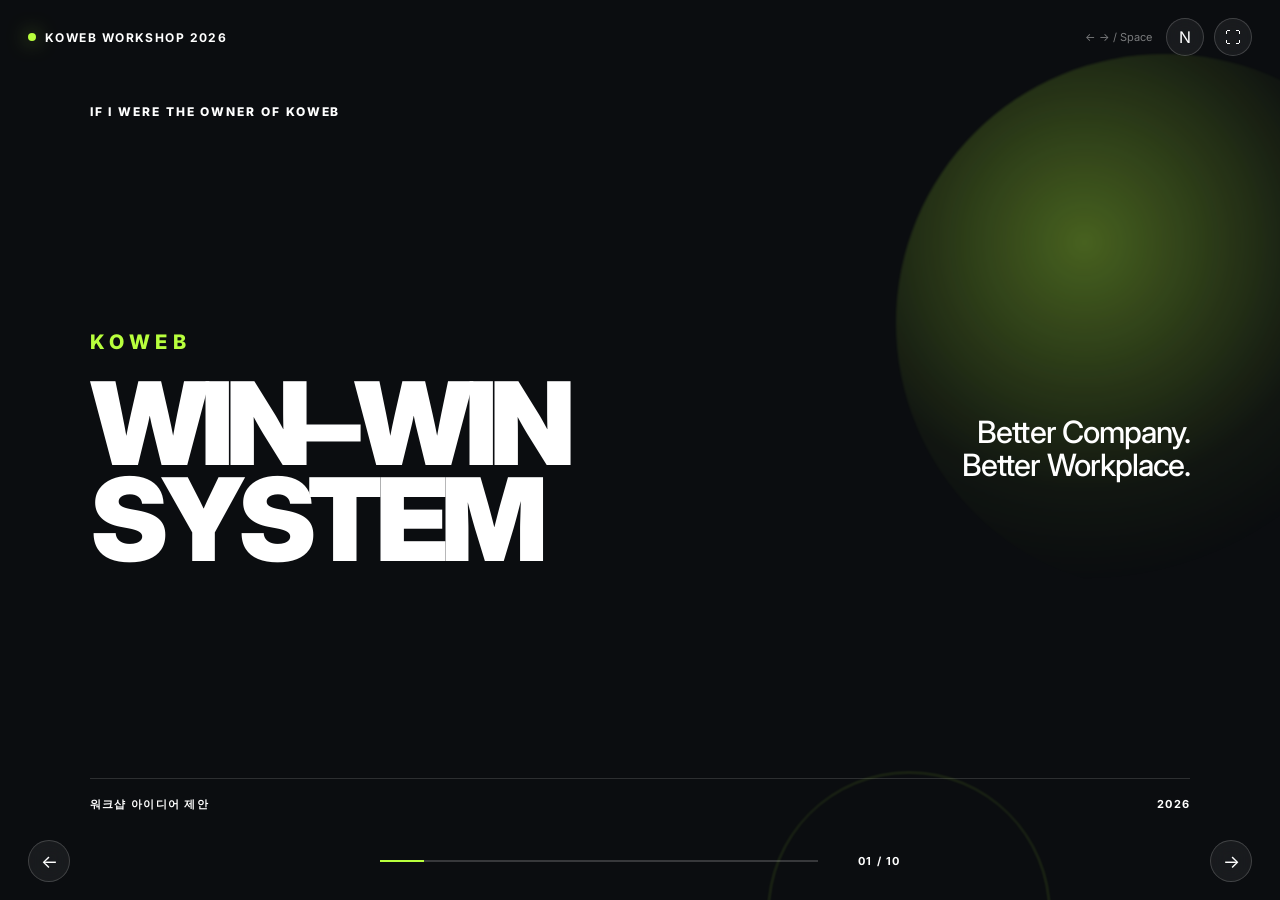
==== index.html @ 747cedf1 "Add files via upload" ====
<!doctype html>
<html lang="id">
<head>
  <meta charset="utf-8" />
  <meta name="viewport" content="width=device-width, initial-scale=1" />
  <meta name="theme-color" content="#0b0d10" />
  <title>KOWEB Win-Win System</title>
  <link rel="stylesheet" href="css/style.css" />
</head>
<body>
  <div class="app">
    <header class="topbar">
      <div class="brand"><span class="brand-dot"></span>KOWEB WORKSHOP 2026</div>
      <div class="topbar-right">
        <span class="hint">← → / Space</span>
        <button class="icon-btn" id="notesBtn" aria-label="Toggle speaker notes">N</button>
        <button class="icon-btn" id="fullscreenBtn" aria-label="Fullscreen">⛶</button>
      </div>
    </header>

    <main class="deck" id="deck" aria-live="polite">

      <!-- 01 COVER -->
      <section class="slide is-active theme-dark" data-title="Cover">
        <div class="slide-inner cover-grid">
          <div class="eyebrow reveal">IF I WERE THE OWNER OF KOWEB</div>
          <div class="cover-title-wrap">
            <div class="kicker reveal delay-1">KOWEB</div>
            <h1 class="display reveal delay-2">WIN–WIN<br>SYSTEM</h1>
          </div>
          <p class="lead reveal delay-3">
            Better Company.<br>
            Better Workplace.
          </p>
          <div class="cover-footer reveal delay-4">
            <span>워크샵 아이디어 제안</span>
            <span>2026</span>
          </div>
          <div class="orb orb-a"></div>
          <div class="orb orb-b"></div>
        </div>
      </section>

      <!-- 02 PRINCIPLE -->
      <section class="slide theme-light" data-title="Principle">
        <div class="slide-inner split-layout">
          <div class="left-block">
            <span class="slide-no reveal">01</span>
            <p class="eyebrow dark reveal delay-1">THE PRINCIPLE</p>
            <h2 class="headline reveal delay-2">
              Perusahaan tumbuh.<br>
              Karyawan juga harus ikut tumbuh.
            </h2>
          </div>
          <div class="right-block">
            <div class="quote-card reveal delay-3">
              <p>
                “Saya tidak ingin membuat KOWEB yang hanya bagus untuk client,
                atau hanya nyaman untuk karyawan.”
              </p>
              <div class="quote-rule"></div>
              <strong>
                Saya ingin sistem di mana pertumbuhan perusahaan
                dan kualitas hidup kerja bisa jalan bareng.
              </strong>
            </div>
          </div>
        </div>
      </section>

      <!-- 03 PILLARS -->
      <section class="slide theme-ink" data-title="4 Pillars">
        <div class="slide-inner">
          <div class="section-head">
            <div>
              <span class="slide-no reveal">02</span>
              <p class="eyebrow reveal delay-1">THE SYSTEM</p>
            </div>
            <p class="section-caption reveal delay-2">4 area perubahan yang saling mendukung</p>
          </div>
          <div class="pillars">
            <article class="pillar reveal delay-1">
              <span>01</span>
              <h3>WORK<br>BETTER</h3>
              <p>Hybrid work<br>Focus time</p>
            </article>
            <article class="pillar reveal delay-2">
              <span>02</span>
              <h3>WORK<br>FAIR</h3>
              <p>Overtime system<br>Project reward</p>
            </article>
            <article class="pillar reveal delay-3">
              <span>03</span>
              <h3>GROW<br>BETTER</h3>
              <p>Career path<br>Growth hours</p>
            </article>
            <article class="pillar reveal delay-4">
              <span>04</span>
              <h3>WORK<br>SMARTER</h3>
              <p>Reusable system<br>Employee ideas</p>
            </article>
          </div>
        </div>
      </section>

      <!-- 04 WORK BETTER -->
      <section class="slide theme-light" data-title="Work Better">
        <div class="slide-inner">
          <div class="section-head dark-head">
            <div>
              <span class="slide-no reveal">03</span>
              <p class="eyebrow dark reveal delay-1">WORK BETTER</p>
            </div>
            <div class="big-stat reveal delay-2"><b>1</b><span>DAY / WEEK</span></div>
          </div>

          <div class="two-col">
            <div class="feature-copy reveal delay-2">
              <h2>Hybrid work<br>yang terukur.</h2>
              <p>
                Mulai dari 1 hari WFH per minggu selama 3 bulan.
                Berlaku jika project aman, tidak ada meeting penting,
                dan komunikasi tetap aktif.
              </p>
              <div class="micro-rule"></div>
              <h4>+ Focus Time</h4>
              <p class="small">2 jam tanpa meeting internal untuk pekerjaan yang butuh konsentrasi.</p>
            </div>

            <div class="benefit-stack">
              <div class="benefit-card employee reveal delay-3">
                <span class="tag">EMPLOYEE</span>
                <h3>Less commute.<br>More focus.</h3>
                <p>Hemat waktu, energi, ongkos, dan punya ruang untuk deep work.</p>
              </div>
              <div class="benefit-card company reveal delay-4">
                <span class="tag">COMPANY</span>
                <h3>Better retention.<br>Better output.</h3>
                <p>Benefit tambahan tanpa menambah fixed cost besar.</p>
              </div>
            </div>
          </div>
        </div>
      </section>

      <!-- 05 WORK FAIR -->
      <section class="slide theme-accent" data-title="Work Fair">
        <div class="slide-inner">
          <div class="section-head">
            <div>
              <span class="slide-no reveal">04</span>
              <p class="eyebrow reveal delay-1">WORK FAIR</p>
            </div>
            <p class="section-caption reveal delay-2">Urgent boleh. Dianggap normal jangan.</p>
          </div>

          <div class="fair-grid">
            <div class="fair-main reveal delay-2">
              <h2>Healthy<br>Overtime System</h2>
              <p>Lembur karena urgent client, launch, atau technical issue tetap mungkin terjadi.</p>
              <div class="chips">
                <span>Overtime allowance</span>
                <span>Replacement leave</span>
                <span>Late arrival option</span>
                <span>Meal / transport</span>
              </div>
            </div>

            <div class="reward-panel reveal delay-3">
              <div class="reward-badge">+ REWARD</div>
              <h3>Project selesai,<br>tim ikut merasakan hasilnya.</h3>
              <p>
                Jika project on-time, client approve, tidak ada major issue,
                dan margin sehat: beri reward kecil atau additional leave.
              </p>
            </div>
          </div>

          <div class="bottom-insight reveal delay-4">
            <span>WHY IT MATTERS</span>
            <strong>Fairness meningkatkan ownership.</strong>
            <p>Kalau effort tambahan diakui, orang lebih willing bantu ketika benar-benar urgent.</p>
          </div>
        </div>
      </section>

      <!-- 06 GROW BETTER -->
      <section class="slide theme-light" data-title="Grow Better">
        <div class="slide-inner">
          <div class="section-head dark-head">
            <div>
              <span class="slide-no reveal">05</span>
              <p class="eyebrow dark reveal delay-1">GROW BETTER</p>
            </div>
            <p class="section-caption dark reveal delay-2">Bukan cuma “minta naik gaji” — tapi tahu cara layak naik.</p>
          </div>

          <div class="career-grid">
            <div class="career-path reveal delay-2">
              <div class="path-line"></div>
              <div class="career-node">
                <span>01</span><h4>JUNIOR</h4><p>Task + guidance</p>
              </div>
              <div class="career-node">
                <span>02</span><h4>MIDDLE</h4><p>Independent project</p>
              </div>
              <div class="career-node">
                <span>03</span><h4>SENIOR</h4><p>Complex problem + mentoring</p>
              </div>
              <div class="career-node">
                <span>04</span><h4>LEAD</h4><p>Quality + coordination</p>
              </div>
            </div>

            <div class="career-side">
              <div class="metric-box reveal delay-3">
                <b>6–12</b>
                <span>MONTH REVIEW</span>
                <p>Evaluasi periodik dengan kriteria yang jelas.</p>
              </div>
              <div class="metric-box reveal delay-4">
                <b>4</b>
                <span>HOURS / MONTH</span>
                <p>Growth Hours untuk AI, Figma, React, motion, SEO, accessibility, dll.</p>
              </div>
            </div>
          </div>
        </div>
      </section>

      <!-- 07 WORK SMARTER -->
      <section class="slide theme-ink" data-title="Work Smarter">
        <div class="slide-inner">
          <div class="section-head">
            <div>
              <span class="slide-no reveal">06</span>
              <p class="eyebrow reveal delay-1">WORK SMARTER</p>
            </div>
            <p class="section-caption reveal delay-2">Kurangi kerja repetitif. Simpan pengalaman jadi aset.</p>
          </div>

          <div class="smart-grid">
            <div class="code-card reveal delay-2">
              <div class="code-top">
                <span></span><span></span><span></span>
                <em>KOWEB UI LIBRARY</em>
              </div>
              <div class="code-lines">
                <p><i>01</i> Header / Navigation</p>
                <p><i>02</i> Swiper / Tabs / Modal</p>
                <p><i>03</i> Board / Gallery / Form</p>
                <p><i>04</i> Animation / Responsive Pattern</p>
              </div>
              <div class="code-note">reuse structure & logic — not copy design</div>
            </div>

            <div class="idea-card reveal delay-3">
              <span class="idea-label">MONTHLY IDEA</span>
              <h3>Problem → Idea → Impact</h3>
              <p>
                Semua orang boleh submit improvement kecil.
                Manajemen pilih 1 yang paling realistis untuk diuji tiap bulan.
              </p>
              <div class="idea-footer">
                <span>Owner knows the business.</span>
                <strong>Employees know the workflow.</strong>
              </div>
            </div>
          </div>
        </div>
      </section>

      <!-- 08 PILOT -->
      <section class="slide theme-light" data-title="Pilot">
        <div class="slide-inner">
          <div class="section-head dark-head">
            <div>
              <span class="slide-no reveal">07</span>
              <p class="eyebrow dark reveal delay-1">IMPLEMENTATION</p>
            </div>
            <div class="pilot-title reveal delay-2">3-MONTH PILOT</div>
          </div>

          <div class="timeline">
            <article class="timeline-item reveal delay-1">
              <div class="month">M1</div>
              <h3>WORK BETTER</h3>
              <p>WFH 1 hari/minggu<br>+ Focus Time</p>
            </article>
            <article class="timeline-item reveal delay-2">
              <div class="month">M2</div>
              <h3>GROW BETTER</h3>
              <p>Career framework<br>+ Growth Hours</p>
            </article>
            <article class="timeline-item reveal delay-3">
              <div class="month">M3</div>
              <h3>WORK FAIR + SMARTER</h3>
              <p>Reward pilot<br>+ UI library + idea system</p>
            </article>
          </div>

          <div class="pilot-footer reveal delay-4">
            <span>Low cost</span>
            <span>Small scope</span>
            <span>Easy to evaluate</span>
            <strong>If it works → continue. If not → adjust.</strong>
          </div>
        </div>
      </section>

      <!-- 09 SCORECARD -->
      <section class="slide theme-soft" data-title="Scorecard">
        <div class="slide-inner">
          <div class="section-head dark-head">
            <div>
              <span class="slide-no reveal">08</span>
              <p class="eyebrow dark reveal delay-1">HOW WE MEASURE IT</p>
            </div>
            <p class="section-caption dark reveal delay-2">Bukan berdasarkan feeling. Pakai data sederhana.</p>
          </div>

          <div class="score-grid">
            <div class="score-col reveal delay-2">
              <span class="score-title">COMPANY</span>
              <div class="score-row"><b>01</b><p>Project delivery</p></div>
              <div class="score-row"><b>02</b><p>Revision rate</p></div>
              <div class="score-row"><b>03</b><p>Client complaints</p></div>
              <div class="score-row"><b>04</b><p>Productivity / quality</p></div>
            </div>
            <div class="score-center reveal delay-3">
              <div class="win-ring">
                <span>WIN</span>
                <strong>↔</strong>
                <span>WIN</span>
              </div>
            </div>
            <div class="score-col reveal delay-4">
              <span class="score-title">EMPLOYEE</span>
              <div class="score-row"><b>01</b><p>Overtime frequency</p></div>
              <div class="score-row"><b>02</b><p>Workload clarity</p></div>
              <div class="score-row"><b>03</b><p>Skill growth</p></div>
              <div class="score-row"><b>04</b><p>Work satisfaction</p></div>
            </div>
          </div>
        </div>
      </section>

      <!-- 10 CLOSING -->
      <section class="slide theme-dark" data-title="Closing">
        <div class="slide-inner closing-layout">
          <p class="eyebrow reveal">THE KOWEB I WANT TO BUILD</p>
          <h2 class="closing-title reveal delay-1">
            BETTER<br>
            <span>COMPANY.</span>
          </h2>
          <h2 class="closing-title second reveal delay-2">
            BETTER<br>
            <span>PEOPLE.</span>
          </h2>
          <p class="closing-copy reveal delay-3">
            회사가 성장하면 직원도 성장하고,<br>
            직원이 성장하면 회사도 성장합니다.
          </p>
          <div class="closing-footer reveal delay-4">
            <strong>BETTER KOWEB.</strong>
            <span>감사합니다.</span>
          </div>
          <div class="closing-line"></div>
        </div>
      </section>

    </main>

    <aside class="speaker-notes" id="speakerNotes">
      <div class="notes-head">
        <strong>Speaker Notes</strong>
        <span>Press N to close</span>
      </div>
      <div id="notesText"></div>
    </aside>

    <footer class="controls">
      <button id="prevBtn" aria-label="Previous slide">←</button>
      <div class="progress-wrap">
        <div class="progress"><span id="progressBar"></span></div>
        <div class="slide-counter"><span id="currentSlide">01</span> / <span id="totalSlides">10</span></div>
      </div>
      <button id="nextBtn" aria-label="Next slide">→</button>
    </footer>
  </div>

  <script src="js/presentation.js"></script>
</body>
</html>
---- css/style.css ----
@import url('https://fonts.googleapis.com/css2?family=Inter:wght@400;500;600;700;800;900&display=swap');

:root{
  --bg:#0b0d10;
  --ink:#0e1013;
  --paper:#f4f1ea;
  --soft:#e9e7df;
  --white:#fff;
  --muted:#999f9b;
  --lime:#b8ff3d;
  --line:rgba(255,255,255,.14);
  --darkline:rgba(14,16,19,.15);
  --ease:cubic-bezier(.2,.8,.2,1);
}
*{box-sizing:border-box}
html,body{margin:0;width:100%;height:100%;overflow:hidden;background:#050607;color:#fff;font-family:Inter,Pretendard,Arial,sans-serif}
button{font:inherit}
.app{width:100vw;height:100vh;position:relative;overflow:hidden;background:var(--bg)}
.topbar,.controls{position:fixed;left:0;right:0;z-index:50;display:flex;align-items:center;justify-content:space-between;padding:18px 28px;pointer-events:none}
.topbar{top:0}
.controls{bottom:0}
.brand,.topbar-right,.controls>*{pointer-events:auto}
.brand{font-size:12px;font-weight:700;letter-spacing:.12em;display:flex;align-items:center;gap:9px}
.brand-dot{width:8px;height:8px;border-radius:50%;background:var(--lime);box-shadow:0 0 20px rgba(184,255,61,.7)}
.topbar-right{display:flex;gap:10px;align-items:center}
.hint{font-size:11px;opacity:.45;margin-right:4px}
.icon-btn,.controls button{border:1px solid rgba(255,255,255,.18);background:rgba(255,255,255,.06);color:#fff;border-radius:999px;width:38px;height:38px;cursor:pointer;backdrop-filter:blur(12px);transition:.25s}
.icon-btn:hover,.controls button:hover{background:rgba(255,255,255,.14)}
.controls button{width:42px;height:42px;font-size:18px}
.progress-wrap{width:min(520px,58vw);display:flex;align-items:center;gap:18px}
.progress{height:2px;background:rgba(255,255,255,.18);flex:1;overflow:hidden}
.progress span{display:block;width:10%;height:100%;background:var(--lime);transition:width .45s var(--ease)}
.slide-counter{font-size:11px;font-weight:700;letter-spacing:.1em;min-width:64px;text-align:right}

.deck{width:100%;height:100%;position:relative}
.slide{position:absolute;inset:0;display:none;overflow:hidden}
.slide.is-active{display:block}
.slide-inner{width:100%;height:100%;padding:104px 7vw 88px;position:relative}
.theme-dark,.theme-ink{background:#0b0d10;color:#fff}
.theme-light{background:var(--paper);color:var(--ink)}
.theme-soft{background:var(--soft);color:var(--ink)}
.theme-accent{background:var(--lime);color:#0b0d10}

.eyebrow{font-size:12px;font-weight:800;letter-spacing:.16em;text-transform:uppercase}
.eyebrow.dark{color:rgba(14,16,19,.6)}
.slide-no{display:inline-block;font-size:11px;font-weight:800;border:1px solid currentColor;border-radius:999px;padding:7px 10px;opacity:.65;margin-bottom:16px}
.display{font-size:clamp(70px,9vw,150px);line-height:.83;letter-spacing:-.065em;margin:0;font-weight:900}
.headline{font-size:clamp(42px,5.2vw,86px);line-height:.98;letter-spacing:-.05em;margin:0;font-weight:800}
.lead{font-size:clamp(24px,2.4vw,42px);line-height:1.05;font-weight:500;letter-spacing:-.03em;margin:0}

.cover-grid{display:grid;grid-template-columns:1.2fr .8fr;grid-template-rows:auto 1fr auto;gap:20px}
.cover-grid>.eyebrow{grid-column:1/3}
.cover-title-wrap{align-self:center;z-index:2}
.kicker{font-size:20px;font-weight:800;letter-spacing:.28em;color:var(--lime);margin-bottom:22px}
.cover-grid .lead{align-self:center;justify-self:end;text-align:right;z-index:2}
.cover-footer{grid-column:1/3;display:flex;justify-content:space-between;font-size:11px;font-weight:700;letter-spacing:.12em;opacity:.55;border-top:1px solid var(--line);padding-top:18px}
.orb{position:absolute;border-radius:50%;filter:blur(1px)}
.orb-a{width:42vw;height:42vw;right:-12vw;top:6vh;background:radial-gradient(circle at 35% 35%,rgba(184,255,61,.5),rgba(184,255,61,.06) 50%,transparent 70%);opacity:.7}
.orb-b{width:22vw;height:22vw;right:18vw;bottom:-12vw;border:1px solid rgba(184,255,61,.25)}

.split-layout{display:grid;grid-template-columns:1.05fr .95fr;gap:8vw;align-items:center}
.left-block,.right-block{z-index:2}
.quote-card{border-top:1px solid var(--darkline);border-bottom:1px solid var(--darkline);padding:36px 0}
.quote-card p{font-size:clamp(20px,2vw,34px);line-height:1.35;letter-spacing:-.03em;margin:0 0 34px;color:rgba(14,16,19,.55)}
.quote-card strong{font-size:clamp(20px,2vw,34px);line-height:1.35;display:block;letter-spacing:-.03em}
.quote-rule{width:56px;height:4px;background:var(--ink);margin-bottom:34px}

.section-head{display:flex;justify-content:space-between;align-items:flex-end;margin-bottom:44px}
.section-caption{font-size:14px;opacity:.55;margin:0 0 3px}
.dark-head{color:var(--ink)}
.pillars{display:grid;grid-template-columns:repeat(4,1fr);gap:14px;height:64vh}
.pillar{border:1px solid var(--line);padding:24px;display:flex;flex-direction:column;justify-content:space-between;position:relative;overflow:hidden}
.pillar:after{content:"";position:absolute;width:170px;height:170px;border-radius:50%;background:rgba(184,255,61,.06);right:-70px;bottom:-70px;transition:.4s}
.pillar:hover:after{transform:scale(1.5);background:rgba(184,255,61,.12)}
.pillar>span{font-size:12px;opacity:.5}
.pillar h3{font-size:clamp(28px,3.1vw,54px);line-height:.95;letter-spacing:-.05em;margin:auto 0 24px}
.pillar p{font-size:13px;line-height:1.6;opacity:.55;margin:0}

.big-stat{display:flex;align-items:flex-end;gap:12px}
.big-stat b{font-size:62px;line-height:.8;letter-spacing:-.08em}
.big-stat span{font-size:11px;font-weight:800;letter-spacing:.1em;margin-bottom:2px}
.two-col{display:grid;grid-template-columns:.95fr 1.05fr;gap:8vw;align-items:center}
.feature-copy h2{font-size:clamp(48px,5vw,86px);line-height:.95;margin:0 0 26px;letter-spacing:-.06em}
.feature-copy>p{max-width:620px;font-size:16px;line-height:1.7;color:rgba(14,16,19,.65)}
.feature-copy h4{font-size:14px;letter-spacing:.08em;margin:18px 0 6px}
.feature-copy .small{font-size:14px}
.micro-rule{width:58px;height:3px;background:var(--ink);margin-top:30px}
.benefit-stack{display:grid;gap:14px}
.benefit-card{padding:28px;border-radius:4px;min-height:190px;display:flex;flex-direction:column;justify-content:space-between}
.benefit-card.employee{background:#11151b;color:#fff}
.benefit-card.company{background:var(--lime);color:#0d1012}
.tag{font-size:10px;font-weight:900;letter-spacing:.13em}
.benefit-card h3{font-size:30px;line-height:1.02;letter-spacing:-.04em;margin:22px 0 18px}
.benefit-card p{font-size:13px;line-height:1.5;opacity:.68;margin:0}

.fair-grid{display:grid;grid-template-columns:1.15fr .85fr;gap:18px}
.fair-main,.reward-panel{border:1px solid rgba(11,13,16,.3);padding:34px;min-height:430px}
.fair-main h2{font-size:clamp(48px,5vw,84px);line-height:.92;letter-spacing:-.06em;margin:0 0 24px}
.fair-main>p,.reward-panel>p{font-size:15px;line-height:1.65;max-width:620px}
.chips{display:flex;flex-wrap:wrap;gap:9px;margin-top:34px}
.chips span{font-size:11px;font-weight:800;border:1px solid rgba(11,13,16,.35);border-radius:999px;padding:9px 12px}
.reward-panel{background:#0b0d10;color:#fff;display:flex;flex-direction:column;justify-content:flex-end}
.reward-badge{font-size:10px;font-weight:900;letter-spacing:.14em;color:var(--lime);margin-bottom:auto}
.reward-panel h3{font-size:34px;line-height:1.03;letter-spacing:-.04em;margin:0 0 18px}
.reward-panel p{opacity:.62;margin:0}
.bottom-insight{display:grid;grid-template-columns:.5fr 1fr 1.5fr;gap:24px;align-items:center;border-top:1px solid rgba(11,13,16,.3);padding-top:20px;margin-top:20px}
.bottom-insight span{font-size:10px;font-weight:900;letter-spacing:.12em}
.bottom-insight strong{font-size:16px}
.bottom-insight p{font-size:13px;opacity:.6;margin:0}

.career-grid{display:grid;grid-template-columns:1.35fr .65fr;gap:30px;align-items:stretch}
.career-path{position:relative;padding:20px 10px 20px 34px}
.path-line{position:absolute;left:48px;top:30px;bottom:30px;width:2px;background:rgba(14,16,19,.14)}
.career-node{position:relative;padding-left:56px;margin:0 0 30px}
.career-node:last-child{margin-bottom:0}
.career-node>span{position:absolute;left:0;top:2px;width:30px;height:30px;border-radius:50%;background:var(--ink);color:#fff;display:flex;align-items:center;justify-content:center;font-size:9px;font-weight:800}
.career-node h4{font-size:18px;margin:0 0 4px;letter-spacing:.04em}
.career-node p{margin:0;font-size:13px;color:rgba(14,16,19,.55)}
.career-side{display:grid;grid-template-rows:1fr 1fr;gap:14px}
.metric-box{background:#11151b;color:#fff;padding:26px;display:grid;grid-template-columns:auto 1fr;grid-template-rows:auto auto;column-gap:14px;align-content:center}
.metric-box b{font-size:60px;line-height:.8;color:var(--lime);letter-spacing:-.06em}
.metric-box span{align-self:end;font-size:10px;font-weight:900;letter-spacing:.1em}
.metric-box p{grid-column:1/3;font-size:12px;line-height:1.5;opacity:.55;margin:22px 0 0}

.smart-grid{display:grid;grid-template-columns:1fr 1fr;gap:18px}
.code-card,.idea-card{min-height:480px}
.code-card{background:#11151b;border:1px solid var(--line);padding:0 26px 26px}
.code-top{height:54px;display:flex;align-items:center;gap:7px;border-bottom:1px solid var(--line)}
.code-top span{width:8px;height:8px;border-radius:50%;background:rgba(255,255,255,.24)}
.code-top em{margin-left:auto;font-style:normal;font-size:10px;font-weight:900;letter-spacing:.12em;color:var(--lime)}
.code-lines{padding:32px 0}
.code-lines p{font-size:18px;padding:16px 0;border-bottom:1px solid var(--line);margin:0}
.code-lines i{font-style:normal;font-size:10px;color:var(--lime);margin-right:18px}
.code-note{font-size:11px;opacity:.4}
.idea-card{background:var(--paper);color:var(--ink);padding:36px;display:flex;flex-direction:column}
.idea-label{font-size:10px;font-weight:900;letter-spacing:.14em}
.idea-card h3{font-size:48px;line-height:.95;letter-spacing:-.055em;margin:80px 0 24px}
.idea-card>p{font-size:15px;line-height:1.65;color:rgba(14,16,19,.6)}
.idea-footer{margin-top:auto;border-top:1px solid var(--darkline);padding-top:18px;font-size:12px;display:flex;justify-content:space-between;gap:20px}
.idea-footer span{opacity:.45}

.pilot-title{font-size:42px;font-weight:900;letter-spacing:-.04em}
.timeline{display:grid;grid-template-columns:repeat(3,1fr);gap:14px;margin-top:34px}
.timeline-item{border-top:5px solid var(--ink);padding:22px 18px 24px;min-height:280px;background:rgba(255,255,255,.25)}
.month{font-size:11px;font-weight:900;letter-spacing:.1em;margin-bottom:64px}
.timeline-item h3{font-size:28px;letter-spacing:-.04em;margin:0 0 18px}
.timeline-item p{font-size:14px;line-height:1.55;color:rgba(14,16,19,.6)}
.pilot-footer{display:grid;grid-template-columns:auto auto auto 1fr;gap:10px;align-items:center;margin-top:24px}
.pilot-footer span{border:1px solid var(--darkline);padding:9px 12px;border-radius:999px;font-size:10px;font-weight:800}
.pilot-footer strong{text-align:right;font-size:13px}

.score-grid{display:grid;grid-template-columns:1fr .55fr 1fr;gap:26px;align-items:center;margin-top:14px}
.score-title{font-size:11px;font-weight:900;letter-spacing:.13em;display:block;margin-bottom:20px}
.score-row{display:grid;grid-template-columns:40px 1fr;align-items:center;border-top:1px solid var(--darkline);padding:18px 0}
.score-row b{font-size:10px;opacity:.45}
.score-row p{font-size:20px;margin:0;letter-spacing:-.03em}
.score-center{display:flex;justify-content:center}
.win-ring{width:210px;height:210px;border:1px solid rgba(14,16,19,.22);border-radius:50%;display:flex;align-items:center;justify-content:center;flex-direction:column;gap:6px;background:var(--lime)}
.win-ring span{font-size:26px;font-weight:900;letter-spacing:-.04em}
.win-ring strong{font-size:26px}

.closing-layout{display:grid;grid-template-columns:1fr 1fr;grid-template-rows:auto 1fr auto;align-items:center}
.closing-layout>.eyebrow{grid-column:1/3}
.closing-title{font-size:clamp(68px,8vw,140px);line-height:.78;letter-spacing:-.07em;margin:0;align-self:center}
.closing-title span{color:var(--lime)}
.closing-title.second{text-align:right}
.closing-copy{position:absolute;left:7vw;bottom:122px;font-size:14px;line-height:1.6;opacity:.52}
.closing-footer{grid-column:1/3;display:flex;justify-content:space-between;border-top:1px solid var(--line);padding-top:18px;align-self:end}
.closing-footer strong{font-size:13px;letter-spacing:.1em}
.closing-footer span{font-size:12px;opacity:.45}
.closing-line{position:absolute;top:50%;left:50%;width:1px;height:42vh;background:var(--line);transform:translate(-50%,-50%)}

.reveal{opacity:0;transform:translateY(28px)}
.slide.is-active .reveal{animation:reveal .75s var(--ease) forwards}
.delay-1{animation-delay:.08s!important}
.delay-2{animation-delay:.16s!important}
.delay-3{animation-delay:.24s!important}
.delay-4{animation-delay:.32s!important}
@keyframes reveal{to{opacity:1;transform:none}}

.speaker-notes{position:fixed;right:26px;top:72px;bottom:72px;width:min(430px,42vw);z-index:80;background:rgba(7,8,10,.94);border:1px solid rgba(255,255,255,.15);backdrop-filter:blur(24px);padding:22px;transform:translateX(calc(100% + 40px));transition:.35s var(--ease);overflow:auto}
.speaker-notes.is-open{transform:none}
.notes-head{display:flex;justify-content:space-between;align-items:center;border-bottom:1px solid var(--line);padding-bottom:14px;margin-bottom:18px}
.notes-head strong{font-size:13px}
.notes-head span{font-size:10px;opacity:.45}
#notesText{font-size:14px;line-height:1.7;color:rgba(255,255,255,.72)}
#notesText p{margin:0 0 14px}
#notesText b{color:var(--lime)}

@media (max-width:900px){
  .slide-inner{padding:94px 5vw 86px}
  .hint{display:none}
  .cover-grid,.split-layout,.two-col,.fair-grid,.career-grid,.smart-grid,.score-grid{grid-template-columns:1fr}
  .cover-grid{grid-template-rows:auto 1fr auto auto}
  .cover-grid .lead{justify-self:start;text-align:left}
  .cover-footer{grid-column:1}
  .pillars{grid-template-columns:1fr 1fr;height:auto}
  .fair-main,.reward-panel,.code-card,.idea-card{min-height:auto}
  .score-center{display:none}
  .timeline{grid-template-columns:1fr}
  .timeline-item{min-height:auto}
  .month{margin-bottom:20px}
  .pilot-footer{grid-template-columns:1fr 1fr}
  .pilot-footer strong{text-align:left;grid-column:1/3}
  .closing-layout{grid-template-columns:1fr}
  .closing-layout>.eyebrow,.closing-footer{grid-column:1}
  .closing-title.second{text-align:left}
  .closing-line{display:none}
}
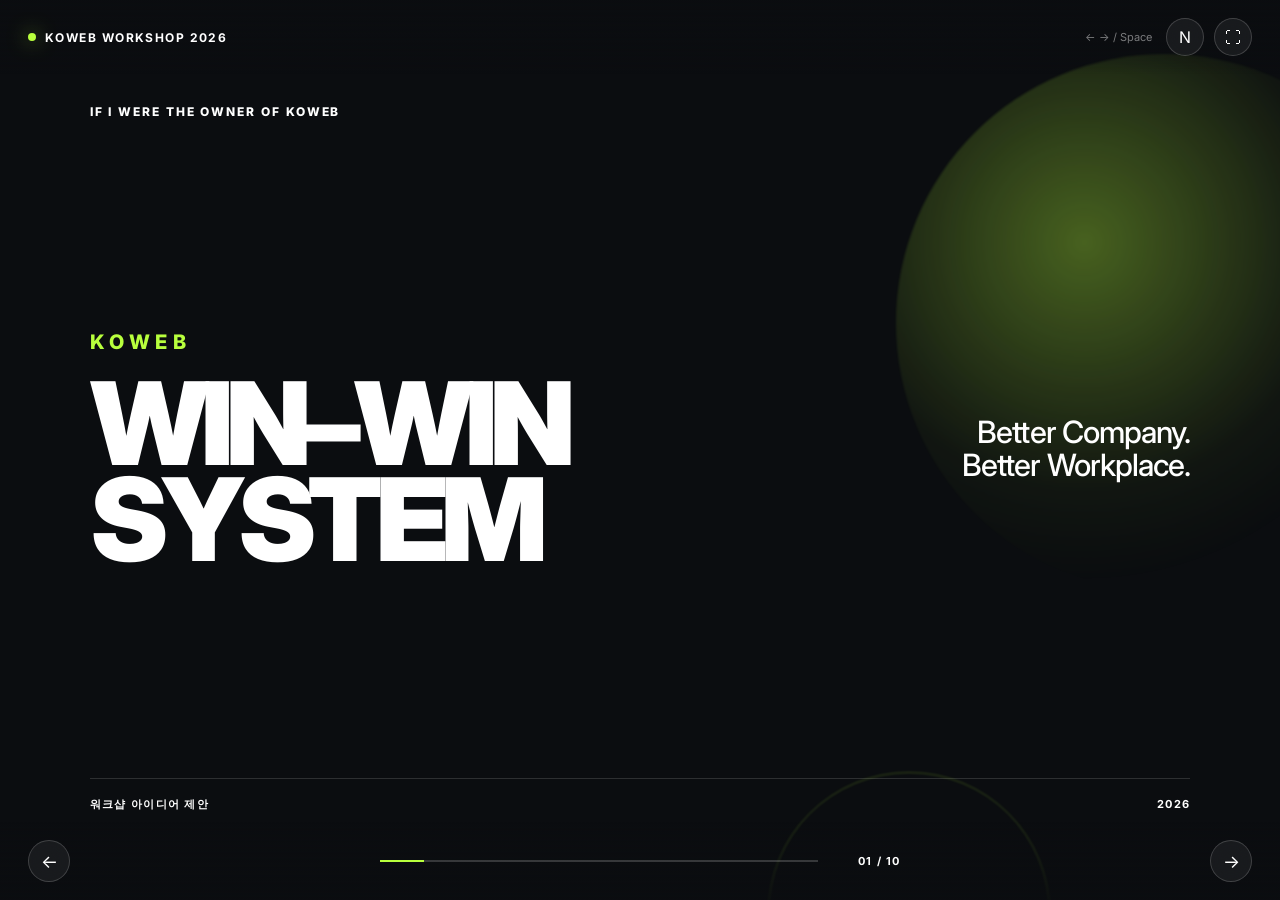
==== commit 3d3d4b36: "Update index.html" ====
--- a/index.html
+++ b/index.html
@@ -118,7 +118,7 @@
             <div class="feature-copy reveal delay-2">
               <h2>Hybrid work<br>yang terukur.</h2>
               <p>
-                Mulai dari 1 hari WFH per minggu selama 3 bulan.
+                Mulai dari 2-3 hari WFH per minggu
                 Berlaku jika project aman, tidak ada meeting penting,
                 dan komunikasi tetap aktif.
               </p>
@@ -285,7 +285,7 @@
             <article class="timeline-item reveal delay-1">
               <div class="month">M1</div>
               <h3>WORK BETTER</h3>
-              <p>WFH 1 hari/minggu<br>+ Focus Time</p>
+              <p>WFH 2-3 hari/minggu<br>+ Focus Time</p>
             </article>
             <article class="timeline-item reveal delay-2">
               <div class="month">M2</div>
--- a/css/style.css
+++ b/css/style.css
@@ -207,3 +207,125 @@
   .closing-title.second{text-align:left}
   .closing-line{display:none}
 }
+
+/* =========================================================
+   GLOBAL UI CONTRAST
+========================================================= */
+
+.topbar,
+.controls {
+  transition:
+    color .35s ease,
+    border-color .35s ease;
+}
+
+.brand,
+.hint,
+.slide-counter {
+  transition: color .35s ease, opacity .35s ease;
+}
+
+.icon-btn,
+.controls button {
+  transition:
+    color .35s ease,
+    background .35s ease,
+    border-color .35s ease;
+}
+
+.progress {
+  transition: background .35s ease;
+}
+
+/* LIGHT SLIDE UI */
+body.ui-light .topbar,
+body.ui-light .controls {
+  color: #0e1013;
+}
+
+body.ui-light .brand {
+  color: #0e1013;
+}
+
+body.ui-light .hint {
+  color: rgba(14, 16, 19, .55);
+}
+
+body.ui-light .icon-btn,
+body.ui-light .controls button {
+  color: #0e1013;
+
+  background: rgba(255, 255, 255, .38);
+
+  border-color: rgba(14, 16, 19, .18);
+
+  backdrop-filter: blur(14px);
+}
+
+body.ui-light .icon-btn:hover,
+body.ui-light .controls button:hover {
+  background: rgba(255, 255, 255, .75);
+}
+
+body.ui-light .slide-counter {
+  color: #0e1013;
+}
+
+body.ui-light .progress {
+  background: rgba(14, 16, 19, .18);
+}
+
+/* DARK SLIDE UI */
+body:not(.ui-light) .topbar,
+body:not(.ui-light) .controls {
+  color: #fff;
+}
+
+body:not(.ui-light) .icon-btn,
+body:not(.ui-light) .controls button {
+  color: #fff;
+
+  background: rgba(255, 255, 255, .06);
+
+  border-color: rgba(255, 255, 255, .18);
+}
+
+body:not(.ui-light) .progress {
+  background: rgba(255, 255, 255, .18);
+}
+
+body.ui-light .topbar {
+  background:
+    linear-gradient(
+      to bottom,
+      rgba(244,241,234,.92),
+      rgba(244,241,234,0)
+    );
+}
+
+body.ui-light .controls {
+  background:
+    linear-gradient(
+      to top,
+      rgba(244,241,234,.92),
+      rgba(244,241,234,0)
+    );
+}
+
+body:not(.ui-light) .topbar {
+  background:
+    linear-gradient(
+      to bottom,
+      rgba(11,13,16,.8),
+      rgba(11,13,16,0)
+    );
+}
+
+body:not(.ui-light) .controls {
+  background:
+    linear-gradient(
+      to top,
+      rgba(11,13,16,.8),
+      rgba(11,13,16,0)
+    );
+}
